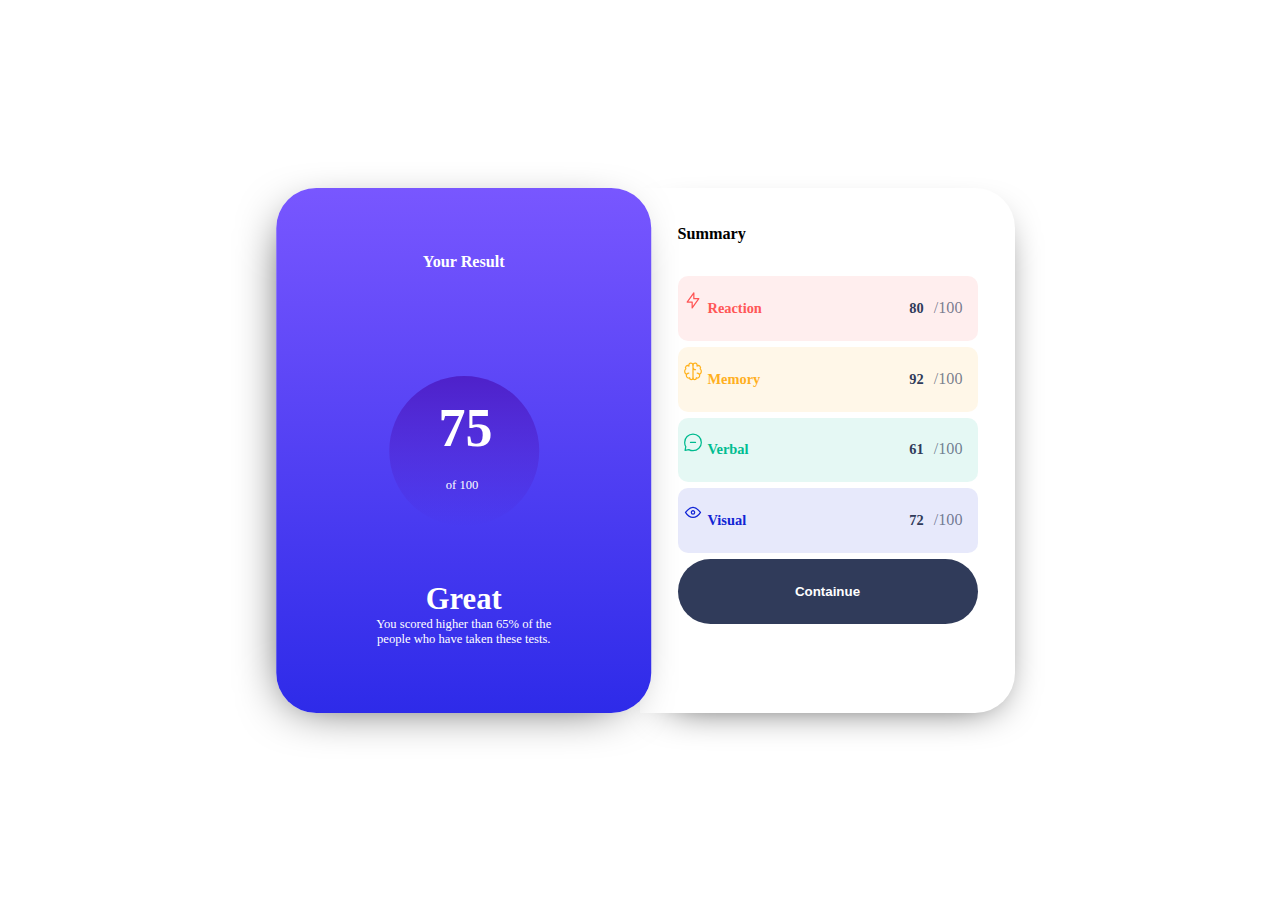
==== projects/resultSammaryProject/index.html @ b03e6798 "third project" ====
<!DOCTYPE html>
<html lang="en">
<head>
    <meta charset="UTF-8">
    <meta name="viewport" content="width=device-width, initial-scale=1.0">
    <title>Document</title>
    <link rel="stylesheet" href="style.css">
</head>
<body>
    <main>
        <section class="yourResult">
            <header>Your Result</header>
            <section class="Result"><div class="Number">75</div><div class="Total"><p>of 100</p></div></section>
            <footer>
                <h3>Great</h3>
                <p>You scored higher than 65% of the people who have taken these tests.</p>
            </footer>
        </section>
        <section class="summary">
            <header>Summary</header>
            <div class="summaryResult">
            <div class="t Reaction"><img src="images/icon-reaction.svg" alt="reaction svg"> <div class="pl ">Reaction</div> <div class="pr"><span>80</span>  <p>/100</p></div></div>
            <div class="t Memory"><img src="images/icon-memory.svg" alt="memory svg"> <div class="pl ">Memory</div> <div class="pr"><span>92</span><p>  /100<p></p></div></div>
            <div class="t Verbal"><img src="images/icon-verbal.svg" alt="icon-verbal svg"> <div class="pl ">Verbal</div> <div class="pr"><span>61</span> <p> /100</p></div></div>
            <div class="t Visual"><img src="images/icon-visual.svg" alt="visula svg"> <div class="pl ">Visual</div class="pl"> <div class="pr"><span>72</span>  <p>/100</p></div></div>
            <div class="t Button">
                <button>Containue</button>
            </div>
            </div>
        </section>
    </main>
    
</body>
</html>
---- projects/resultSammaryProject/style.css ----
:root{
    /*colors*/
    --Light-red:0, 100%, 67%;
    --Orangy-yellow:39, 100%, 56%;
    --Grean-tail: 166, 100%, 37%;
    --Cobalt-blue:234, 85%, 45%;
    /*background color*/
    --Light-slate-blue: hsl(252, 100%, 67%);
    --Light-royal-blue:hsl(241, 81%, 54%);
    --Violet-blue:hsla(256, 72%, 46%, 1);
    --Persin-blue:hsla(241, 72%, 46%, 0);
    /*netural colors*/
    --White:hsl(0, 0%, 100%);
    --Pale-blue:hsl(221, 100%, 96%);
    --Light-lavender:hsl(241, 100%, 89%);
    --Dark-gray-blue:224, 30%, 27%;
    font-size: 18px;
    font-family: 'Hanken Grotesk';
}
body{
    display:flex;
    flex-wrap: wrap;
    justify-content: center;
    align-items: center;
    height: 100vh;
    margin: unset;
    padding: unset;
}
main{
    width:100%;
    height: 100%;
    display: inherit;
    flex-wrap: wrap;
    justify-content:inherit;
    align-items: inherit;
}
main section{
    height: 50%;
    width: 100%;
    display: inherit;
    flex-wrap: wrap;
    justify-content:inherit;
    align-items: inherit;
    padding:5%;
    
}
section header{
    text-align: center;
    font-size:.9rem ;
    font-weight:bold;
    width: 100%;
    height: 15%;
}
.yourResult{
    background-image: linear-gradient( to bottom , var(--Light-slate-blue),var(--Light-royal-blue));
    color:white;
    border-bottom-left-radius: 40px;
    border-bottom-right-radius: 40px;
}
.Result{
    height:120px;
    width:120px;
    display: inherit;
    flex-wrap: wrap;
    justify-content:inherit;
    align-items: inherit;
    background-image: linear-gradient(to bottom,var(--Violet-blue) , var(--Persin-blue));
    border-radius: 50%;
    color:var(--White);
    
}
.Result .Number{
    font-size: 3rem;
    font-weight: bold;
    width: 42%;
    height: 47%;
}
.Result .Total{
    font-size: .7rem;
    width:100%;
    display: inherit;
    flex-wrap: wrap;
    justify-content:inherit;
    align-items: inherit;
}
.Total p{
    width:30%;
}
footer{
    width: 100%;
}
footer h3{
    text-align: center;
    margin-block: unset;
    font-size: 1.7rem;
}
footer p{
    padding:0 18%;
    text-align: center;
    font-size: .7rem;
    font-weight: 300;
    margin-block:unset;
}
.summary header{
    text-align: left;
    height: 10%;
    width: 100%;

}
.summaryResult{
    width:100%;
    height: 90%;
}
.summaryResult .t{
    margin-top:2%;
    height:calc(80%/5);
    width:100%;
    display: flex;
    border-radius: 10px;
    flex-wrap: nowrap;
    justify-content:start;
}
.summaryResult img{
    width:10%;
    height: 20px;
    transform: translate(0,62%);
}
.pl ,.pr{
    display: flex;
    align-items: center;
}
.pl{
    width:25%;
    font-size: .8rem;
    font-weight: bold;
}
.pr{
    width:60%;
    justify-content: end;
}
.Reaction{
    background-color:hsl(var(--Light-red), 0.1);
    
}
.Reaction .pl{
    color:hsl(var(--Light-red));
}
.Memory{
    background-color:hsla(var(--Orangy-yellow),.1);
}
.Memory .pl{
    color:hsla(var(--Orangy-yellow));
}
.Verbal{
    background-color:hsla(var(--Grean-tail),.1);
}
.Verbal .pl{
    color:hsla(var(--Grean-tail));
}
.Visual{
    background-color: hsla(var(--Cobalt-blue),.1);
}
.Visual .pl{
    color:hsla(var(--Cobalt-blue));
}
.pr span{
    color: hsl(var(--Dark-gray-blue));
    font-weight: bold;
    font-size: .8rem;
    margin-right: 10px;
}
.pr p{
    font-size: .9rem;
    color:hsl(var(--Dark-gray-blue),.65);
}
.Button{
    padding: unset;
}
.t button{
    width: 100%;
    height: 100%;
    color: white;
    border-radius: 40px;
    border: unset;
    font-weight: bold;
    background-color: hsl(var(--Dark-gray-blue));
}
button:hover{
    cursor:pointer;
}
@media (min-width: 750px){
    main{
        width:750px;
        flex-wrap: nowrap;
    }
    .summary{
        box-shadow: 5px 13px 41px -25px black;
        width:50%;
        border-top-right-radius: 40px;
        border-bottom-right-radius: 40px;
    }
    .yourResult{
        box-shadow: -9px 10px 51px -25px black;
        border-radius: 40px;
        width:50%;
        transform: translate(3% , 0);
    }
    .summaryResult img{
        transform: translate(0,72%);
    }
}
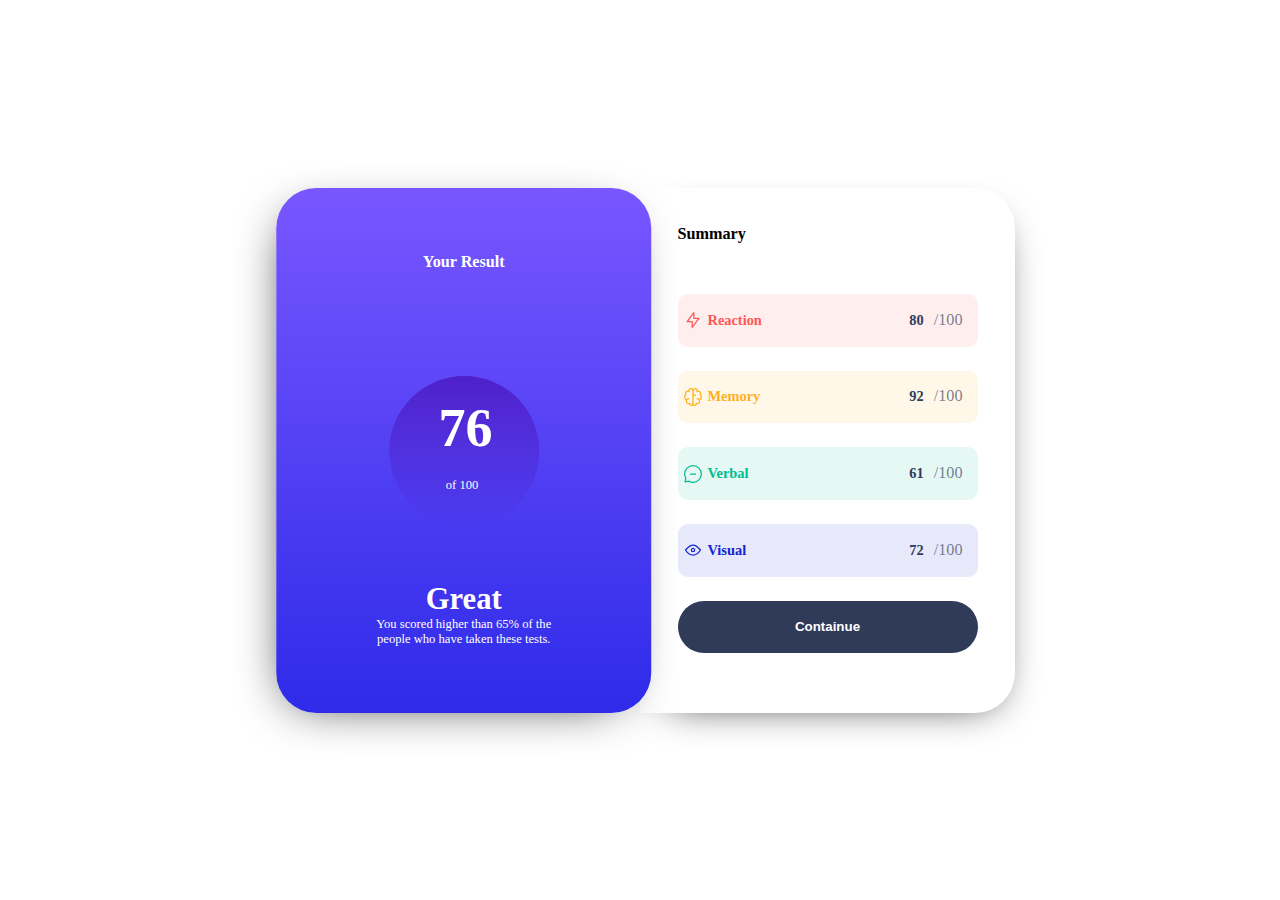
==== commit a51efa75: "final result" ====
--- a/projects/resultSammaryProject/index.html
+++ b/projects/resultSammaryProject/index.html
@@ -10,7 +10,7 @@
     <main>
         <section class="yourResult">
             <header>Your Result</header>
-            <section class="Result"><div class="Number">75</div><div class="Total"><p>of 100</p></div></section>
+            <section class="Result"><div class="Number">76</div><div class="Total"><p>of 100</p></div></section>
             <footer>
                 <h3>Great</h3>
                 <p>You scored higher than 65% of the people who have taken these tests.</p>
@@ -19,10 +19,10 @@
         <section class="summary">
             <header>Summary</header>
             <div class="summaryResult">
-            <div class="t Reaction"><img src="images/icon-reaction.svg" alt="reaction svg"> <div class="pl ">Reaction</div> <div class="pr"><span>80</span>  <p>/100</p></div></div>
-            <div class="t Memory"><img src="images/icon-memory.svg" alt="memory svg"> <div class="pl ">Memory</div> <div class="pr"><span>92</span><p>  /100<p></p></div></div>
-            <div class="t Verbal"><img src="images/icon-verbal.svg" alt="icon-verbal svg"> <div class="pl ">Verbal</div> <div class="pr"><span>61</span> <p> /100</p></div></div>
-            <div class="t Visual"><img src="images/icon-visual.svg" alt="visula svg"> <div class="pl ">Visual</div class="pl"> <div class="pr"><span>72</span>  <p>/100</p></div></div>
+            <div class="t Reaction"><div class="pic"><img src="images/icon-reaction.svg" alt="reaction svg"></div> <div class="pl ">Reaction</div> <div class="pr"><span>80</span>  <p>/100</p></div></div>
+            <div class="t Memory"><div class="pic"><img src="images/icon-memory.svg" alt="memory svg"></div> <div class="pl ">Memory</div> <div class="pr"><span>92</span><p>  /100<p></p></div></div>
+            <div class="t Verbal"><div class="pic"><img src="images/icon-verbal.svg" alt="icon-verbal svg"></div> <div class="pl ">Verbal</div> <div class="pr"><span>61</span> <p> /100</p></div></div>
+            <div class="t Visual"><div class="pic"><img src="images/icon-visual.svg" alt="visula svg"></div> <div class="pl ">Visual</div class="pl"> <div class="pr"><span>72</span>  <p>/100</p></div></div>
             <div class="t Button">
                 <button>Containue</button>
             </div>
--- a/projects/resultSammaryProject/style.css
+++ b/projects/resultSammaryProject/style.css
@@ -112,18 +112,20 @@
     height: 90%;
 }
 .summaryResult .t{
-    margin-top:2%;
-    height:calc(80%/5);
+    margin-top:8%;
+    height:calc(65%/5);
     width:100%;
     display: flex;
     border-radius: 10px;
     flex-wrap: nowrap;
     justify-content:start;
 }
-.summaryResult img{
+.pic{
     width:10%;
-    height: 20px;
-    transform: translate(0,62%);
+    height: 100%;
+    display: flex;
+    justify-content: center;
+    align-items: center;
 }
 .pl ,.pr{
     display: flex;
@@ -205,7 +207,4 @@
         width:50%;
         transform: translate(3% , 0);
     }
-    .summaryResult img{
-        transform: translate(0,72%);
-    }
-}
+}
